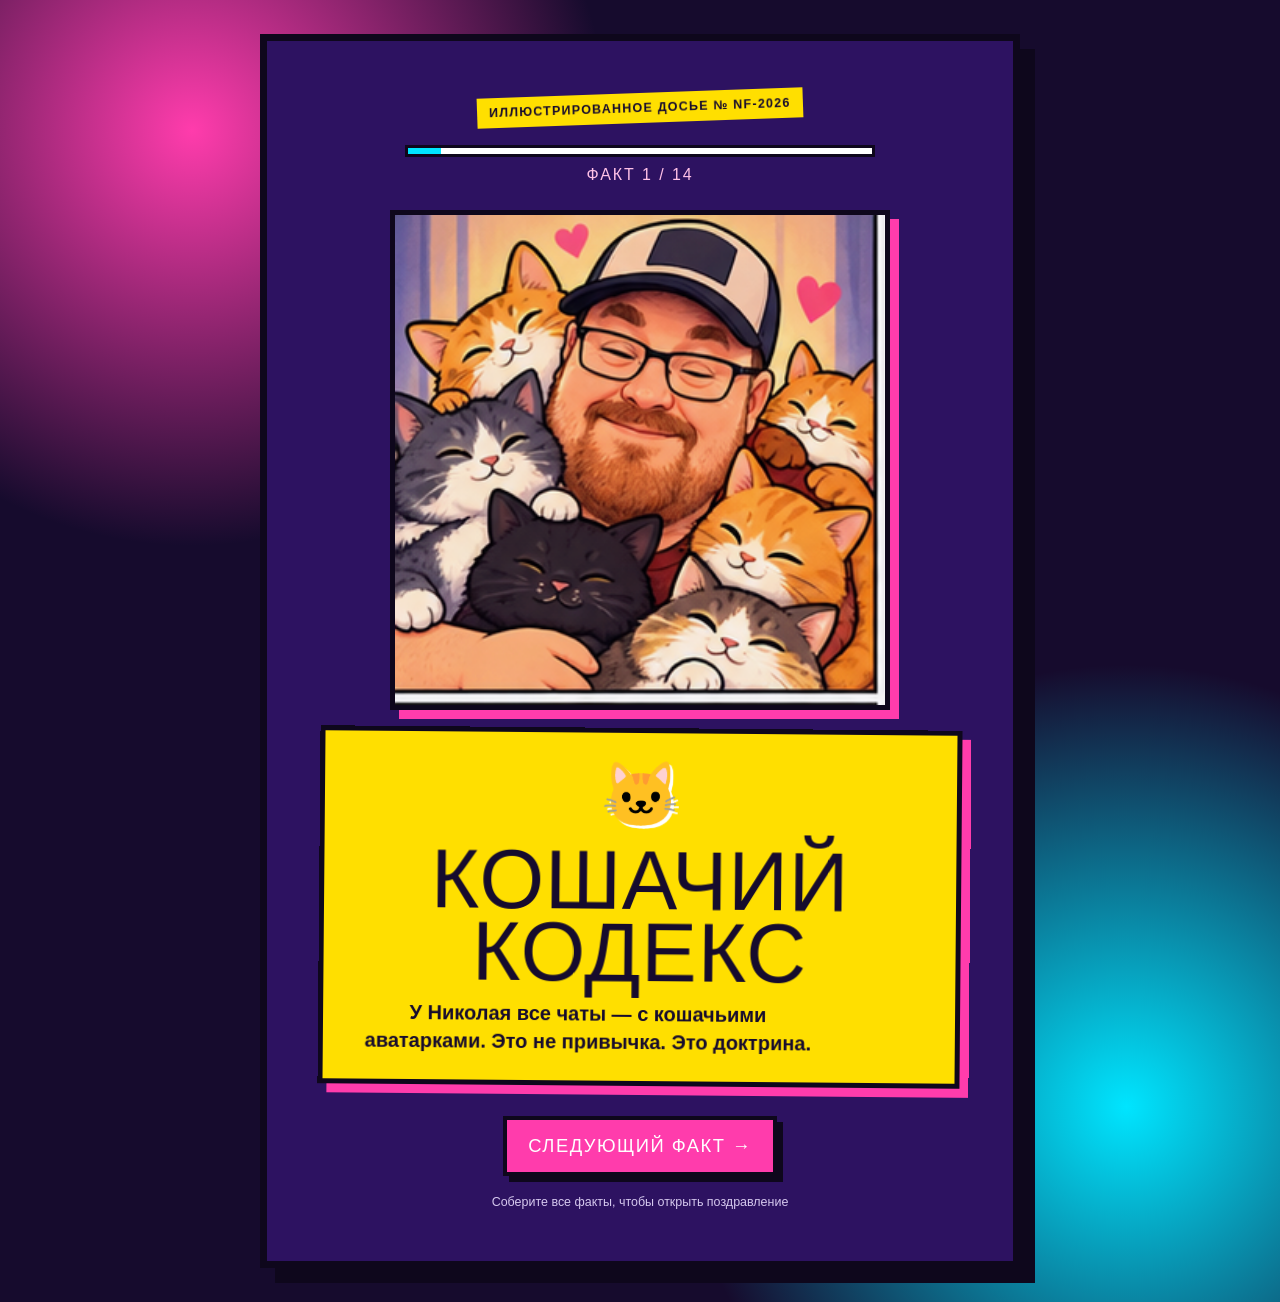
==== facts.html @ 2d2aa85e "Add files via upload" ====
<!doctype html><html lang="ru"><head><meta charset="UTF-8"><meta name="viewport" content="width=device-width, initial-scale=1.0"><meta name="theme-color" content="#160b2d"><title>Досье на Николая</title><link rel="stylesheet" href="style.css"><link rel="stylesheet" href="flow.css"></head><body><div id="confetti" class="confetti" aria-hidden="true"></div><main class="stage"><section id="factsScreen" class="screen facts-screen" aria-live="polite"><p class="stamp">ИЛЛЮСТРИРОВАННОЕ ДОСЬЕ № NF-2026</p><div class="progress"><span id="progressBar"></span></div><p id="count" class="count">ФАКТ 1 / 14</p><div id="factArt" class="fact-art" role="img" aria-label="Мультяшный Николай"></div><article class="fact-card"><span id="factEmoji" class="emoji">🐱</span><h1 id="factTitle">КОШАЧИЙ КОДЕКС</h1><p id="factText">У Николая все чаты — с кошачьими аватарками.</p></article><button id="nextFact" class="next">СЛЕДУЮЩИЙ ФАКТ →</button><p class="tiny">Соберите все факты, чтобы открыть поздравление</p></section><section id="greetingScreen" class="screen greeting-screen" hidden aria-live="polite"><p class="stamp">ДОСЬЕ РАСКРЫТО</p><p class="eyebrow">СЕГОДНЯ МОЖНО ВСЁ</p><h1>НИКОЛАЙ,<br><em>С ДНЁМ РОЖДЕНИЯ!</em></h1><div class="cake" aria-hidden="true"><div>🔥 🔥 🔥</div><b>СРОЧНО ПРАЗДНУЕМ</b><i></i></div><p class="wish">Пусть «короткий звонок» будет действительно коротким, многоходовОчки всегда срабатывают, а рок-н-ролл никогда не заканчивается.</p><div class="wishes"><p class="wish-title">ПУСТЬ В ЭТОМ ГОДУ:</p><p>💸 зарплата растёт так же уверенно, как список «Что сделал Николай»;</p><p>🏖️ отпусков будет много, а рабочих чатов — ровно столько, сколько нужно;</p><p>⚡ смелые идеи прилетают первыми, а дедлайны — уходят в гиперпространство;</p><p>🎸 музыка играет громче бытовых проблем, а рядом всегда будут свои люди;</p><p>🐱 коты на аватарках приносят удачу, спокойствие и правильные реакции;</p><p>👑 каждый новый день подтверждает: особо обаятельный — это призвание.</p></div><button id="chaos" class="chaos">ЗАПУСТИТЬ ПРАЗДНИК</button><div class="photos"><figure><img src="photos/bowling.jpg" alt="Команда играет в боулинг"><figcaption>Режим: боулинг</figcaption></figure><figure><img src="photos/saratov.jpg" alt="Николай в Саратове"><figcaption>Всем доброго вечера из Саратова!</figcaption></figure><figure><img src="photos/team.jpg" alt="Командная фотография с Николаем"><figcaption>Команда умеет удивлять</figcaption></figure></div></section></main><button id="startStory" hidden aria-hidden="true"></button><script src="script.js"></script></body></html>
---- style.css ----
*{box-sizing:border-box}body{min-height:100vh;margin:0;display:grid;place-items:center;overflow-x:hidden;background:radial-gradient(circle at 15% 10%,#ff3cac 0,transparent 26%),radial-gradient(circle at 88% 85%,#00e5ff 0,transparent 28%),#160b2d;color:#fff;font-family:Arial,sans-serif}.stage{width:min(92vw,760px);padding:34px 0}.screen{padding:clamp(24px,5vw,52px);border:7px solid #0e071c;background:#2d1261;box-shadow:15px 15px 0 #0e071c;text-align:center}.stamp{display:inline-block;margin:0 0 22px;padding:8px 12px;background:#ffdf00;color:#160b2d;font:700 .78rem Impact,Arial,sans-serif;letter-spacing:.1em;transform:rotate(-2deg)}.progress{height:12px;border:3px solid #0e071c;background:#fff;margin:0 auto 9px;max-width:470px}.progress span{display:block;width:16%;height:100%;background:#00e5ff;transition:width .35s ease}.count{margin:0 0 26px;font:1rem Impact,Arial,sans-serif;letter-spacing:.12em;color:#ffc1e7}.fact-card{min-height:300px;display:grid;place-content:center;gap:12px;padding:25px;border:5px solid #0e071c;background:#ffdf00;color:#160b2d;box-shadow:9px 9px 0 #ff3cac;transform:rotate(.5deg)}.emoji{font-size:4rem;filter:drop-shadow(3px 3px #fff)}h1{margin:0;font:clamp(2.45rem,8vw,5.2rem)/.86 Impact,Arial,sans-serif;letter-spacing:.01em}.fact-card p{max-width:480px;margin:0;font-weight:700;font-size:clamp(1rem,2.7vw,1.25rem);line-height:1.4}.next,.chaos,.start{margin-top:30px;padding:15px 21px;border:4px solid #0e071c;background:#ff3cac;color:#fff;box-shadow:6px 6px #0e071c;font:1.15rem Impact,Arial,sans-serif;letter-spacing:.08em;cursor:pointer}.next:hover,.chaos:hover,.start:hover{transform:translate(4px,4px);box-shadow:2px 2px #0e071c}.tiny{margin:19px 0 0;font-size:.78rem;color:#d6c9ef}.intro-screen{background:#00e5ff;color:#160b2d}.intro-screen .eyebrow{color:#160b2d}.intro-screen h1{font-size:clamp(2.6rem,8vw,5.6rem);text-shadow:5px 5px #ff3cac}.intro-screen h1 em{color:#fff;font-style:normal}.intro-copy{max-width:550px;margin:26px auto 0;font-size:1.1rem;font-weight:700;line-height:1.5}.intro-warning{display:grid;grid-template-columns:repeat(2,1fr);gap:8px;max-width:540px;margin:24px auto 0;padding:14px;border:4px solid #0e071c;background:#fff;text-align:left}.intro-warning b{grid-column:1/-1;font:1.1rem Impact,Arial,sans-serif}.intro-warning span{font-size:.9rem;font-weight:700}.start{background:#ffdf00;color:#160b2d}.greeting-screen{background:#ff3cac}.eyebrow{margin:0 0 10px;color:#ffdf00;font:1rem Impact,Arial,sans-serif;letter-spacing:.13em}.greeting-screen h1{font-size:clamp(2.8rem,8vw,5.6rem);text-shadow:5px 5px #0e071c}.greeting-screen em{color:#ffdf00;font-style:normal}.cake{width:190px;margin:28px auto 18px;color:#ffdf00;font-size:1.8rem}.cake b{display:block;padding:11px 7px;border:4px solid #0e071c;background:#00e5ff;color:#160b2d;font:1rem Impact,Arial,sans-serif}.cake i{display:block;height:18px;border:4px solid #0e071c;border-radius:50%;background:#fff}.wish{max-width:560px;margin:0 auto;font-weight:700;line-height:1.5;font-size:1.1rem}.wishes{margin:24px auto 0;padding:16px;max-width:590px;border:4px solid #0e071c;background:#fff;color:#160b2d;text-align:left;box-shadow:7px 7px #0e071c}.wishes p{margin:9px 0;font-weight:700;line-height:1.35}.wishes .wish-title{padding-bottom:8px;border-bottom:3px solid #160b2d;font:1.15rem Impact,Arial,sans-serif;letter-spacing:.08em}.chaos{background:#ffdf00;color:#160b2d}.photos{display:grid;grid-template-columns:repeat(3,1fr);gap:12px;margin-top:32px}.photos figure{margin:0;padding:6px;background:#fff;border:4px solid #0e071c;color:#160b2d}.photos img{display:block;width:100%;aspect-ratio:1;object-fit:cover}.photos figcaption{padding:7px 2px 2px;font:.76rem Impact,Arial,sans-serif}.confetti{pointer-events:none;position:fixed;inset:0;overflow:hidden}.piece{position:absolute;width:14px;height:19px;border:2px solid #0e071c;background:var(--color);animation:fall 1.25s ease-in forwards}@keyframes fall{from{transform:translate(var(--x),-30px) rotate(0);opacity:1}to{transform:translate(calc(var(--x) + var(--drift)),110vh) rotate(720deg);opacity:0}}@media(max-width:600px){.stage{width:100%;padding:0}.screen{min-height:100vh;border-width:0;padding:32px 22px;display:flex;flex-direction:column;justify-content:center}.intro-warning{grid-template-columns:1fr}.photos{grid-template-columns:1fr}.greeting-screen{display:block;padding-top:45px}}
---- flow.css ----
[hidden]{display:none!important}.start{display:inline-block;text-decoration:none}.fact-art{width:min(100%,500px);aspect-ratio:1;margin:18px auto;border:5px solid #0e071c;background:url('nikolai-facts-sprite.png') 0 0/400% 400%;box-shadow:9px 9px #ff3cac}
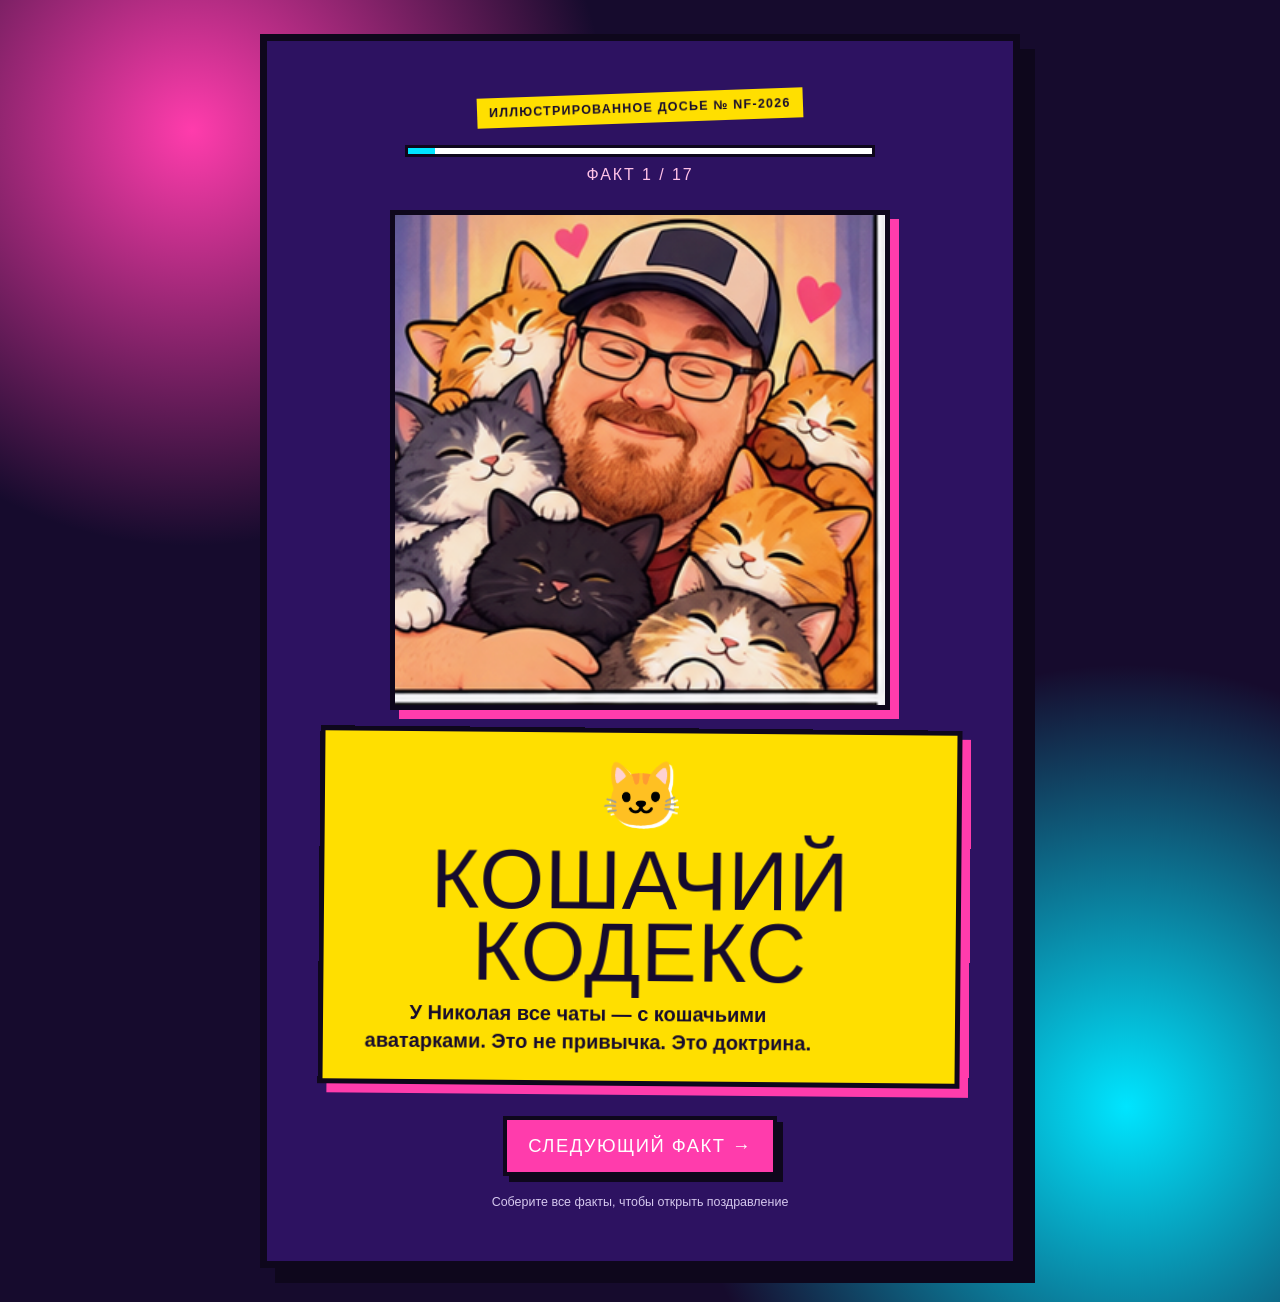
==== commit 5a269998: "Add final birthday card" ====
--- a/facts.html
+++ b/facts.html
@@ -1 +1,100 @@
-<!doctype html><html lang="ru"><head><meta charset="UTF-8"><meta name="viewport" content="width=device-width, initial-scale=1.0"><meta name="theme-color" content="#160b2d"><title>Досье на Николая</title><link rel="stylesheet" href="style.css"><link rel="stylesheet" href="flow.css"></head><body><div id="confetti" class="confetti" aria-hidden="true"></div><main class="stage"><section id="factsScreen" class="screen facts-screen" aria-live="polite"><p class="stamp">ИЛЛЮСТРИРОВАННОЕ ДОСЬЕ № NF-2026</p><div class="progress"><span id="progressBar"></span></div><p id="count" class="count">ФАКТ 1 / 14</p><div id="factArt" class="fact-art" role="img" aria-label="Мультяшный Николай"></div><article class="fact-card"><span id="factEmoji" class="emoji">🐱</span><h1 id="factTitle">КОШАЧИЙ КОДЕКС</h1><p id="factText">У Николая все чаты — с кошачьими аватарками.</p></article><button id="nextFact" class="next">СЛЕДУЮЩИЙ ФАКТ →</button><p class="tiny">Соберите все факты, чтобы открыть поздравление</p></section><section id="greetingScreen" class="screen greeting-screen" hidden aria-live="polite"><p class="stamp">ДОСЬЕ РАСКРЫТО</p><p class="eyebrow">СЕГОДНЯ МОЖНО ВСЁ</p><h1>НИКОЛАЙ,<br><em>С ДНЁМ РОЖДЕНИЯ!</em></h1><div class="cake" aria-hidden="true"><div>🔥 🔥 🔥</div><b>СРОЧНО ПРАЗДНУЕМ</b><i></i></div><p class="wish">Пусть «короткий звонок» будет действительно коротким, многоходовОчки всегда срабатывают, а рок-н-ролл никогда не заканчивается.</p><div class="wishes"><p class="wish-title">ПУСТЬ В ЭТОМ ГОДУ:</p><p>💸 зарплата растёт так же уверенно, как список «Что сделал Николай»;</p><p>🏖️ отпусков будет много, а рабочих чатов — ровно столько, сколько нужно;</p><p>⚡ смелые идеи прилетают первыми, а дедлайны — уходят в гиперпространство;</p><p>🎸 музыка играет громче бытовых проблем, а рядом всегда будут свои люди;</p><p>🐱 коты на аватарках приносят удачу, спокойствие и правильные реакции;</p><p>👑 каждый новый день подтверждает: особо обаятельный — это призвание.</p></div><button id="chaos" class="chaos">ЗАПУСТИТЬ ПРАЗДНИК</button><div class="photos"><figure><img src="photos/bowling.jpg" alt="Команда играет в боулинг"><figcaption>Режим: боулинг</figcaption></figure><figure><img src="photos/saratov.jpg" alt="Николай в Саратове"><figcaption>Всем доброго вечера из Саратова!</figcaption></figure><figure><img src="photos/team.jpg" alt="Командная фотография с Николаем"><figcaption>Команда умеет удивлять</figcaption></figure></div></section></main><button id="startStory" hidden aria-hidden="true"></button><script src="script.js"></script></body></html>
+<!doctype html>
+<html lang="ru">
+  <head>
+    <meta charset="UTF-8" />
+    <meta name="viewport" content="width=device-width, initial-scale=1.0" />
+    <meta name="theme-color" content="#160b2d" />
+    <title>Досье на Николая</title>
+    <link rel="stylesheet" href="style.css" />
+    <link rel="stylesheet" href="flow.css" />
+  </head>
+  <body>
+    <div id="confetti" class="confetti" aria-hidden="true"></div>
+    <main class="stage">
+      <section id="factsScreen" class="screen facts-screen" aria-live="polite">
+        <p class="stamp">ИЛЛЮСТРИРОВАННОЕ ДОСЬЕ № NF-2026</p>
+        <div class="progress"><span id="progressBar"></span></div>
+        <p id="count" class="count">ФАКТ 1 / 14</p>
+        <div
+          id="factArt"
+          class="fact-art"
+          role="img"
+          aria-label="Мультяшный Николай"
+        ></div>
+        <article class="fact-card">
+          <span id="factEmoji" class="emoji">🐱</span>
+          <h1 id="factTitle">КОШАЧИЙ КОДЕКС</h1>
+          <p id="factText">У Николая все чаты — с кошачьими аватарками.</p>
+        </article>
+        <button id="nextFact" class="next">СЛЕДУЮЩИЙ ФАКТ →</button>
+        <p class="tiny">Соберите все факты, чтобы открыть поздравление</p>
+      </section>
+      <section
+        id="greetingScreen"
+        class="screen greeting-screen"
+        hidden
+        aria-live="polite"
+      >
+        <p class="stamp">ДОСЬЕ РАСКРЫТО</p>
+        <p class="eyebrow">СЕГОДНЯ МОЖНО ВСЁ</p>
+        <h1>НИКОЛАЙ,<br /><em>С ДНЁМ РОЖДЕНИЯ!</em></h1>
+        <div class="cake" aria-hidden="true">
+          <div>🔥 🔥 🔥</div>
+          <b>СРОЧНО ПРАЗДНУЕМ</b><i></i>
+        </div>
+    <p class="wish">
+      Пусть «короткий звонок» будет действительно коротким, многоходовОчки
+      всегда срабатывают, а рок-н-ролл никогда не заканчивается.
+    </p>
+    <img
+      class="final-card"
+      src="final-birthday-cat.jpg"
+      alt="Поздравительная открытка с котом: «Без паники! Ты не старенький»"
+    />
+    <div class="wishes">
+          <p class="wish-title">ПУСТЬ В ЭТОМ ГОДУ:</p>
+          <p>
+            💸 зарплата растёт так же уверенно, как список «Что сделал Николай»;
+          </p>
+          <p>
+            🏖️ отпусков будет много, а рабочих чатов — ровно столько, сколько
+            нужно;
+          </p>
+          <p>
+            ⚡ смелые идеи прилетают первыми, а дедлайны — уходят в
+            гиперпространство;
+          </p>
+          <p>
+            🎸 музыка играет громче бытовых проблем, а рядом всегда будут свои
+            люди;
+          </p>
+          <p>
+            🐱 коты на аватарках приносят удачу, спокойствие и правильные
+            реакции;
+          </p>
+          <p>
+            👑 каждый новый день подтверждает: особо обаятельный — это
+            призвание.
+          </p>
+        </div>
+        <button id="chaos" class="chaos">ЗАПУСТИТЬ ПРАЗДНИК</button>
+        <div class="photos">
+          <figure>
+            <img src="photos/bowling.jpg" alt="Команда играет в боулинг" />
+            <figcaption>Режим: боулинг</figcaption>
+          </figure>
+          <figure>
+            <img src="photos/saratov.jpg" alt="Николай в Саратове" />
+            <figcaption>Всем доброго вечера из Саратова!</figcaption>
+          </figure>
+          <figure>
+            <img src="photos/team.jpg" alt="Командная фотография с Николаем" />
+            <figcaption>Команда умеет удивлять</figcaption>
+          </figure>
+        </div>
+      </section>
+    </main>
+    <button id="startStory" hidden aria-hidden="true"></button>
+    <script src="script.js"></script>
+  </body>
+</html>
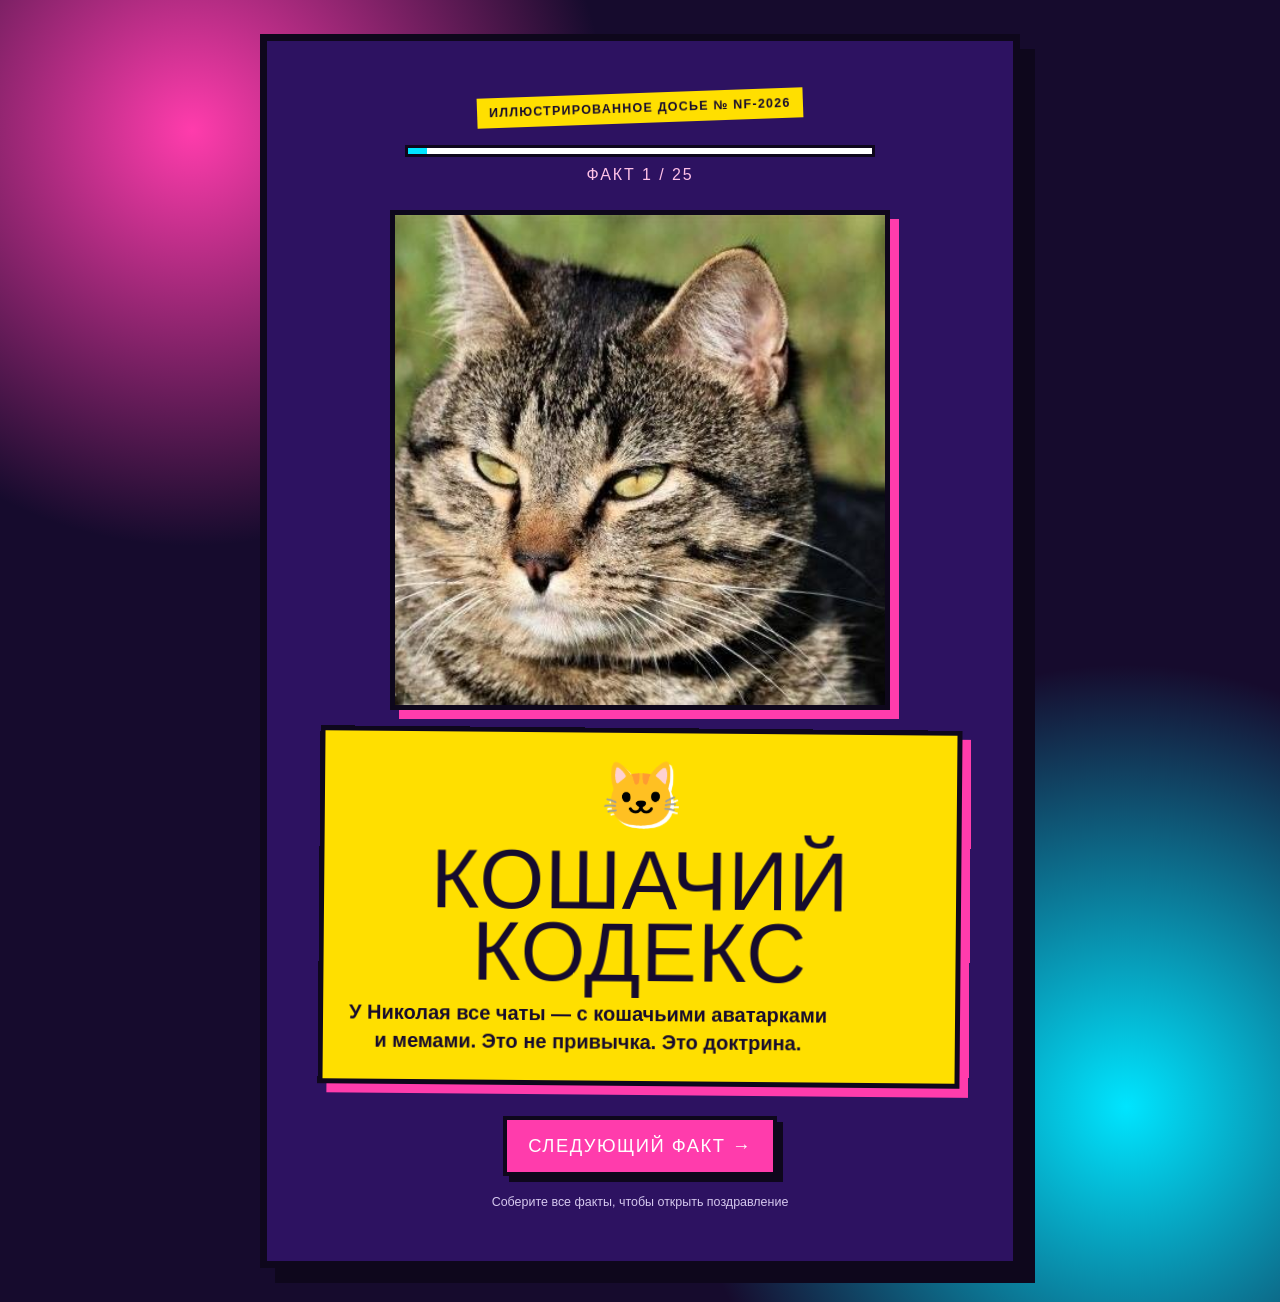
==== commit 0f3d694d: "Expand birthday facts and add matching images" ====
--- a/style.css
+++ b/style.css
@@ -1 +1,329 @@
-*{box-sizing:border-box}body{min-height:100vh;margin:0;display:grid;place-items:center;overflow-x:hidden;background:radial-gradient(circle at 15% 10%,#ff3cac 0,transparent 26%),radial-gradient(circle at 88% 85%,#00e5ff 0,transparent 28%),#160b2d;color:#fff;font-family:Arial,sans-serif}.stage{width:min(92vw,760px);padding:34px 0}.screen{padding:clamp(24px,5vw,52px);border:7px solid #0e071c;background:#2d1261;box-shadow:15px 15px 0 #0e071c;text-align:center}.stamp{display:inline-block;margin:0 0 22px;padding:8px 12px;background:#ffdf00;color:#160b2d;font:700 .78rem Impact,Arial,sans-serif;letter-spacing:.1em;transform:rotate(-2deg)}.progress{height:12px;border:3px solid #0e071c;background:#fff;margin:0 auto 9px;max-width:470px}.progress span{display:block;width:16%;height:100%;background:#00e5ff;transition:width .35s ease}.count{margin:0 0 26px;font:1rem Impact,Arial,sans-serif;letter-spacing:.12em;color:#ffc1e7}.fact-card{min-height:300px;display:grid;place-content:center;gap:12px;padding:25px;border:5px solid #0e071c;background:#ffdf00;color:#160b2d;box-shadow:9px 9px 0 #ff3cac;transform:rotate(.5deg)}.emoji{font-size:4rem;filter:drop-shadow(3px 3px #fff)}h1{margin:0;font:clamp(2.45rem,8vw,5.2rem)/.86 Impact,Arial,sans-serif;letter-spacing:.01em}.fact-card p{max-width:480px;margin:0;font-weight:700;font-size:clamp(1rem,2.7vw,1.25rem);line-height:1.4}.next,.chaos,.start{margin-top:30px;padding:15px 21px;border:4px solid #0e071c;background:#ff3cac;color:#fff;box-shadow:6px 6px #0e071c;font:1.15rem Impact,Arial,sans-serif;letter-spacing:.08em;cursor:pointer}.next:hover,.chaos:hover,.start:hover{transform:translate(4px,4px);box-shadow:2px 2px #0e071c}.tiny{margin:19px 0 0;font-size:.78rem;color:#d6c9ef}.intro-screen{background:#00e5ff;color:#160b2d}.intro-screen .eyebrow{color:#160b2d}.intro-screen h1{font-size:clamp(2.6rem,8vw,5.6rem);text-shadow:5px 5px #ff3cac}.intro-screen h1 em{color:#fff;font-style:normal}.intro-copy{max-width:550px;margin:26px auto 0;font-size:1.1rem;font-weight:700;line-height:1.5}.intro-warning{display:grid;grid-template-columns:repeat(2,1fr);gap:8px;max-width:540px;margin:24px auto 0;padding:14px;border:4px solid #0e071c;background:#fff;text-align:left}.intro-warning b{grid-column:1/-1;font:1.1rem Impact,Arial,sans-serif}.intro-warning span{font-size:.9rem;font-weight:700}.start{background:#ffdf00;color:#160b2d}.greeting-screen{background:#ff3cac}.eyebrow{margin:0 0 10px;color:#ffdf00;font:1rem Impact,Arial,sans-serif;letter-spacing:.13em}.greeting-screen h1{font-size:clamp(2.8rem,8vw,5.6rem);text-shadow:5px 5px #0e071c}.greeting-screen em{color:#ffdf00;font-style:normal}.cake{width:190px;margin:28px auto 18px;color:#ffdf00;font-size:1.8rem}.cake b{display:block;padding:11px 7px;border:4px solid #0e071c;background:#00e5ff;color:#160b2d;font:1rem Impact,Arial,sans-serif}.cake i{display:block;height:18px;border:4px solid #0e071c;border-radius:50%;background:#fff}.wish{max-width:560px;margin:0 auto;font-weight:700;line-height:1.5;font-size:1.1rem}.wishes{margin:24px auto 0;padding:16px;max-width:590px;border:4px solid #0e071c;background:#fff;color:#160b2d;text-align:left;box-shadow:7px 7px #0e071c}.wishes p{margin:9px 0;font-weight:700;line-height:1.35}.wishes .wish-title{padding-bottom:8px;border-bottom:3px solid #160b2d;font:1.15rem Impact,Arial,sans-serif;letter-spacing:.08em}.chaos{background:#ffdf00;color:#160b2d}.photos{display:grid;grid-template-columns:repeat(3,1fr);gap:12px;margin-top:32px}.photos figure{margin:0;padding:6px;background:#fff;border:4px solid #0e071c;color:#160b2d}.photos img{display:block;width:100%;aspect-ratio:1;object-fit:cover}.photos figcaption{padding:7px 2px 2px;font:.76rem Impact,Arial,sans-serif}.confetti{pointer-events:none;position:fixed;inset:0;overflow:hidden}.piece{position:absolute;width:14px;height:19px;border:2px solid #0e071c;background:var(--color);animation:fall 1.25s ease-in forwards}@keyframes fall{from{transform:translate(var(--x),-30px) rotate(0);opacity:1}to{transform:translate(calc(var(--x) + var(--drift)),110vh) rotate(720deg);opacity:0}}@media(max-width:600px){.stage{width:100%;padding:0}.screen{min-height:100vh;border-width:0;padding:32px 22px;display:flex;flex-direction:column;justify-content:center}.intro-warning{grid-template-columns:1fr}.photos{grid-template-columns:1fr}.greeting-screen{display:block;padding-top:45px}}
+* {
+  box-sizing: border-box;
+}
+body {
+  min-height: 100vh;
+  margin: 0;
+  display: grid;
+  place-items: center;
+  overflow-x: hidden;
+  background:
+    radial-gradient(circle at 15% 10%, #ff3cac 0, transparent 26%),
+    radial-gradient(circle at 88% 85%, #00e5ff 0, transparent 28%), #160b2d;
+  color: #fff;
+  font-family: Arial, sans-serif;
+}
+.stage {
+  width: min(92vw, 760px);
+  padding: 34px 0;
+}
+.screen {
+  padding: clamp(24px, 5vw, 52px);
+  border: 7px solid #0e071c;
+  background: #2d1261;
+  box-shadow: 15px 15px 0 #0e071c;
+  text-align: center;
+}
+.stamp {
+  display: inline-block;
+  margin: 0 0 22px;
+  padding: 8px 12px;
+  background: #ffdf00;
+  color: #160b2d;
+  font:
+    700 0.78rem Impact,
+    Arial,
+    sans-serif;
+  letter-spacing: 0.1em;
+  transform: rotate(-2deg);
+}
+.progress {
+  height: 12px;
+  border: 3px solid #0e071c;
+  background: #fff;
+  margin: 0 auto 9px;
+  max-width: 470px;
+}
+.progress span {
+  display: block;
+  width: 16%;
+  height: 100%;
+  background: #00e5ff;
+  transition: width 0.35s ease;
+}
+.count {
+  margin: 0 0 26px;
+  font:
+    1rem Impact,
+    Arial,
+    sans-serif;
+  letter-spacing: 0.12em;
+  color: #ffc1e7;
+}
+.fact-card {
+  min-height: 300px;
+  display: grid;
+  place-content: center;
+  gap: 12px;
+  padding: 25px;
+  border: 5px solid #0e071c;
+  background: #ffdf00;
+  color: #160b2d;
+  box-shadow: 9px 9px 0 #ff3cac;
+  transform: rotate(0.5deg);
+}
+.emoji {
+  font-size: 4rem;
+  filter: drop-shadow(3px 3px #fff);
+}
+h1 {
+  margin: 0;
+  font:
+    clamp(2.45rem, 8vw, 5.2rem)/0.86 Impact,
+    Arial,
+    sans-serif;
+  letter-spacing: 0.01em;
+}
+.fact-card p {
+  max-width: 480px;
+  margin: 0;
+  font-weight: 700;
+  font-size: clamp(1rem, 2.7vw, 1.25rem);
+  line-height: 1.4;
+}
+.next,
+.chaos,
+.start {
+  margin-top: 30px;
+  padding: 15px 21px;
+  border: 4px solid #0e071c;
+  background: #ff3cac;
+  color: #fff;
+  box-shadow: 6px 6px #0e071c;
+  font:
+    1.15rem Impact,
+    Arial,
+    sans-serif;
+  letter-spacing: 0.08em;
+  cursor: pointer;
+}
+.next:hover,
+.chaos:hover,
+.start:hover {
+  transform: translate(4px, 4px);
+  box-shadow: 2px 2px #0e071c;
+}
+.tiny {
+  margin: 19px 0 0;
+  font-size: 0.78rem;
+  color: #d6c9ef;
+}
+.intro-screen {
+  background: #00e5ff;
+  color: #160b2d;
+}
+.intro-screen .eyebrow {
+  color: #160b2d;
+}
+.intro-screen h1 {
+  font-size: clamp(2.6rem, 8vw, 5.6rem);
+  text-shadow: 5px 5px #ff3cac;
+}
+.intro-screen h1 em {
+  color: #fff;
+  font-style: normal;
+}
+.intro-copy {
+  max-width: 550px;
+  margin: 26px auto 0;
+  font-size: 1.1rem;
+  font-weight: 700;
+  line-height: 1.5;
+}
+.intro-warning {
+  display: grid;
+  grid-template-columns: repeat(2, 1fr);
+  gap: 8px;
+  max-width: 540px;
+  margin: 24px auto 0;
+  padding: 14px;
+  border: 4px solid #0e071c;
+  background: #fff;
+  text-align: left;
+}
+.intro-warning b {
+  grid-column: 1/-1;
+  font:
+    1.1rem Impact,
+    Arial,
+    sans-serif;
+}
+.intro-warning span {
+  font-size: 0.9rem;
+  font-weight: 700;
+}
+.start {
+  background: #ffdf00;
+  color: #160b2d;
+}
+.greeting-screen {
+  background: #ff3cac;
+}
+.eyebrow {
+  margin: 0 0 10px;
+  color: #ffdf00;
+  font:
+    1rem Impact,
+    Arial,
+    sans-serif;
+  letter-spacing: 0.13em;
+}
+.greeting-screen h1 {
+  font-size: clamp(2.8rem, 8vw, 5.6rem);
+  text-shadow: 5px 5px #0e071c;
+}
+.greeting-screen em {
+  color: #ffdf00;
+  font-style: normal;
+}
+.cake {
+  width: 190px;
+  margin: 28px auto 18px;
+  color: #ffdf00;
+  font-size: 1.8rem;
+}
+.cake b {
+  display: block;
+  padding: 11px 7px;
+  border: 4px solid #0e071c;
+  background: #00e5ff;
+  color: #160b2d;
+  font:
+    1rem Impact,
+    Arial,
+    sans-serif;
+}
+.cake i {
+  display: block;
+  height: 18px;
+  border: 4px solid #0e071c;
+  border-radius: 50%;
+  background: #fff;
+}
+.wish {
+  max-width: 560px;
+  margin: 0 auto;
+  font-weight: 700;
+  line-height: 1.5;
+  font-size: 1.1rem;
+}
+.final-card {
+  display: block;
+  width: min(100%, 400px);
+  margin: 25px auto 4px;
+  border: 5px solid #0e071c;
+  box-shadow: 8px 8px #00e5ff;
+  transform: rotate(1deg);
+}
+.wishes {
+  margin: 24px auto 0;
+  padding: 16px;
+  max-width: 590px;
+  border: 4px solid #0e071c;
+  background: #fff;
+  color: #160b2d;
+  text-align: left;
+  box-shadow: 7px 7px #0e071c;
+}
+.wishes p {
+  margin: 9px 0;
+  font-weight: 700;
+  line-height: 1.35;
+}
+.wishes .wish-title {
+  padding-bottom: 8px;
+  border-bottom: 3px solid #160b2d;
+  font:
+    1.15rem Impact,
+    Arial,
+    sans-serif;
+  letter-spacing: 0.08em;
+}
+.chaos {
+  background: #ffdf00;
+  color: #160b2d;
+}
+.photos {
+  display: grid;
+  grid-template-columns: repeat(3, 1fr);
+  gap: 12px;
+  margin-top: 32px;
+}
+.photos figure {
+  margin: 0;
+  padding: 6px;
+  background: #fff;
+  border: 4px solid #0e071c;
+  color: #160b2d;
+}
+.photos img {
+  display: block;
+  width: 100%;
+  aspect-ratio: 1;
+  object-fit: cover;
+}
+.photos figcaption {
+  padding: 7px 2px 2px;
+  font:
+    0.76rem Impact,
+    Arial,
+    sans-serif;
+}
+.confetti {
+  pointer-events: none;
+  position: fixed;
+  inset: 0;
+  overflow: hidden;
+}
+.piece {
+  position: absolute;
+  width: 14px;
+  height: 19px;
+  border: 2px solid #0e071c;
+  background: var(--color);
+  animation: fall 1.25s ease-in forwards;
+}
+@keyframes fall {
+  from {
+    transform: translate(var(--x), -30px) rotate(0);
+    opacity: 1;
+  }
+  to {
+    transform: translate(calc(var(--x) + var(--drift)), 110vh) rotate(720deg);
+    opacity: 0;
+  }
+}
+@media (max-width: 600px) {
+  .stage {
+    width: 100%;
+    padding: 0;
+  }
+  .screen {
+    min-height: 100vh;
+    border-width: 0;
+    padding: 32px 22px;
+    display: flex;
+    flex-direction: column;
+    justify-content: center;
+  }
+  .intro-warning {
+    grid-template-columns: 1fr;
+  }
+  .photos {
+    grid-template-columns: 1fr;
+  }
+  .greeting-screen {
+    display: block;
+    padding-top: 45px;
+  }
+}
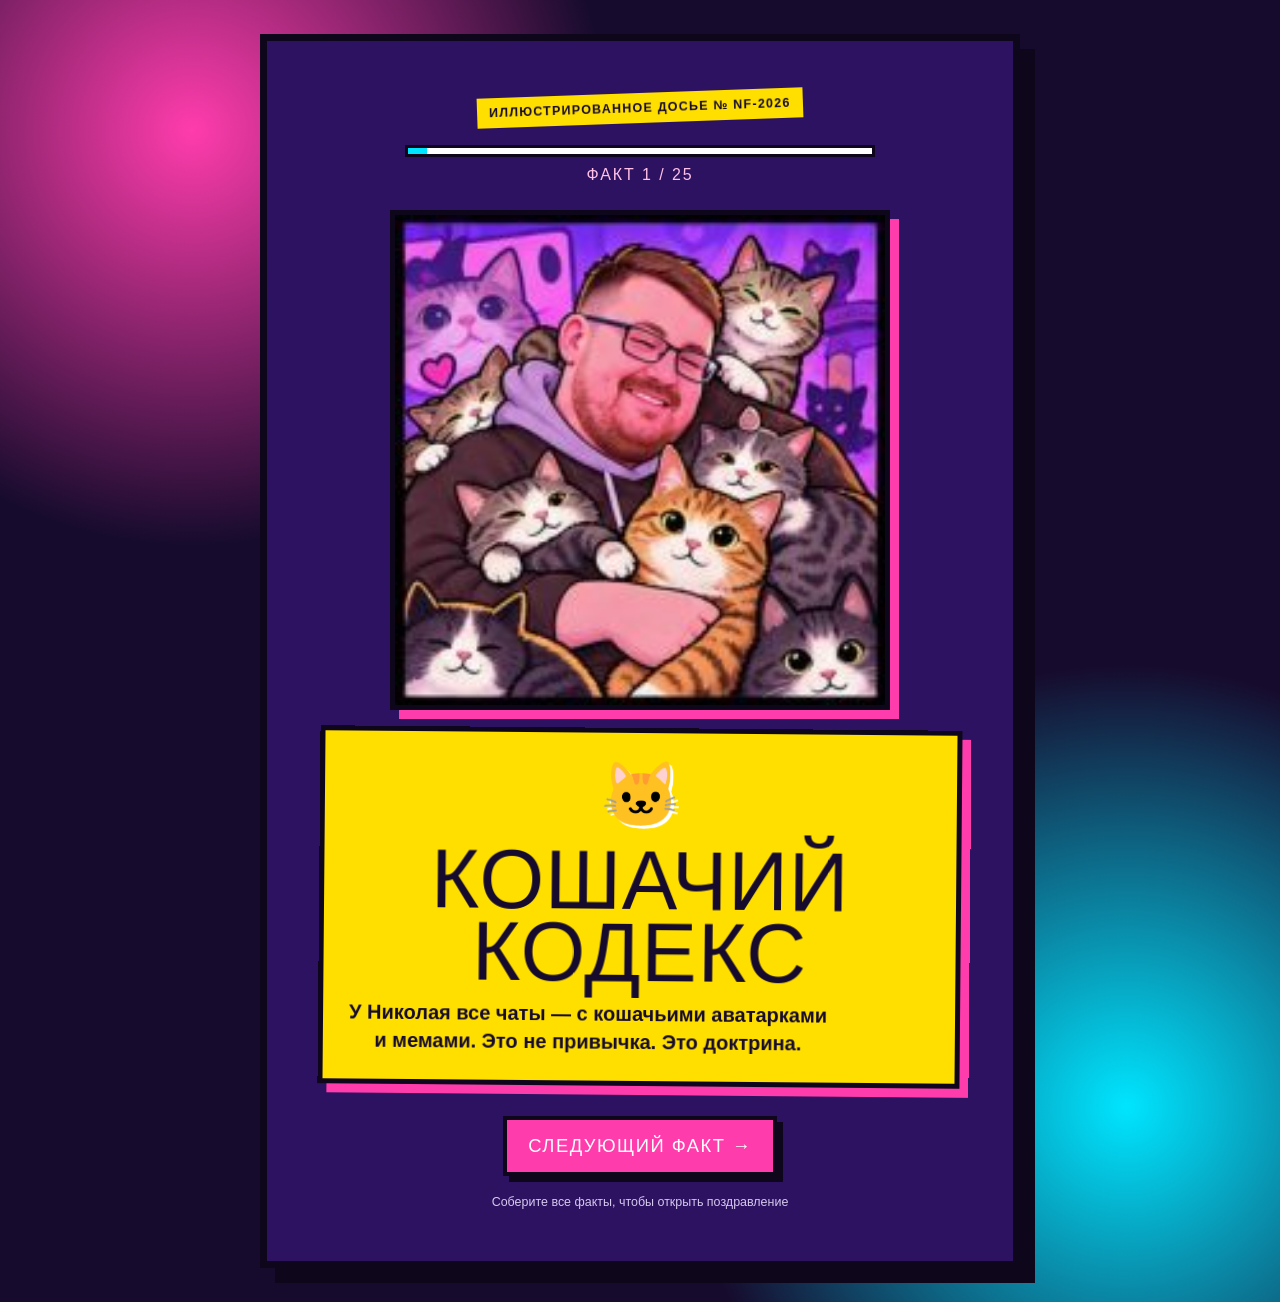
==== commit 05b951ef: "Refresh themed fact script in browsers" ====
--- a/facts.html
+++ b/facts.html
@@ -95,6 +95,7 @@
       </section>
     </main>
     <button id="startStory" hidden aria-hidden="true"></button>
-    <script src="script.js"></script>
+    <script src="script.js?v=themed-facts-2"></script>
   </body>
 </html>
+
